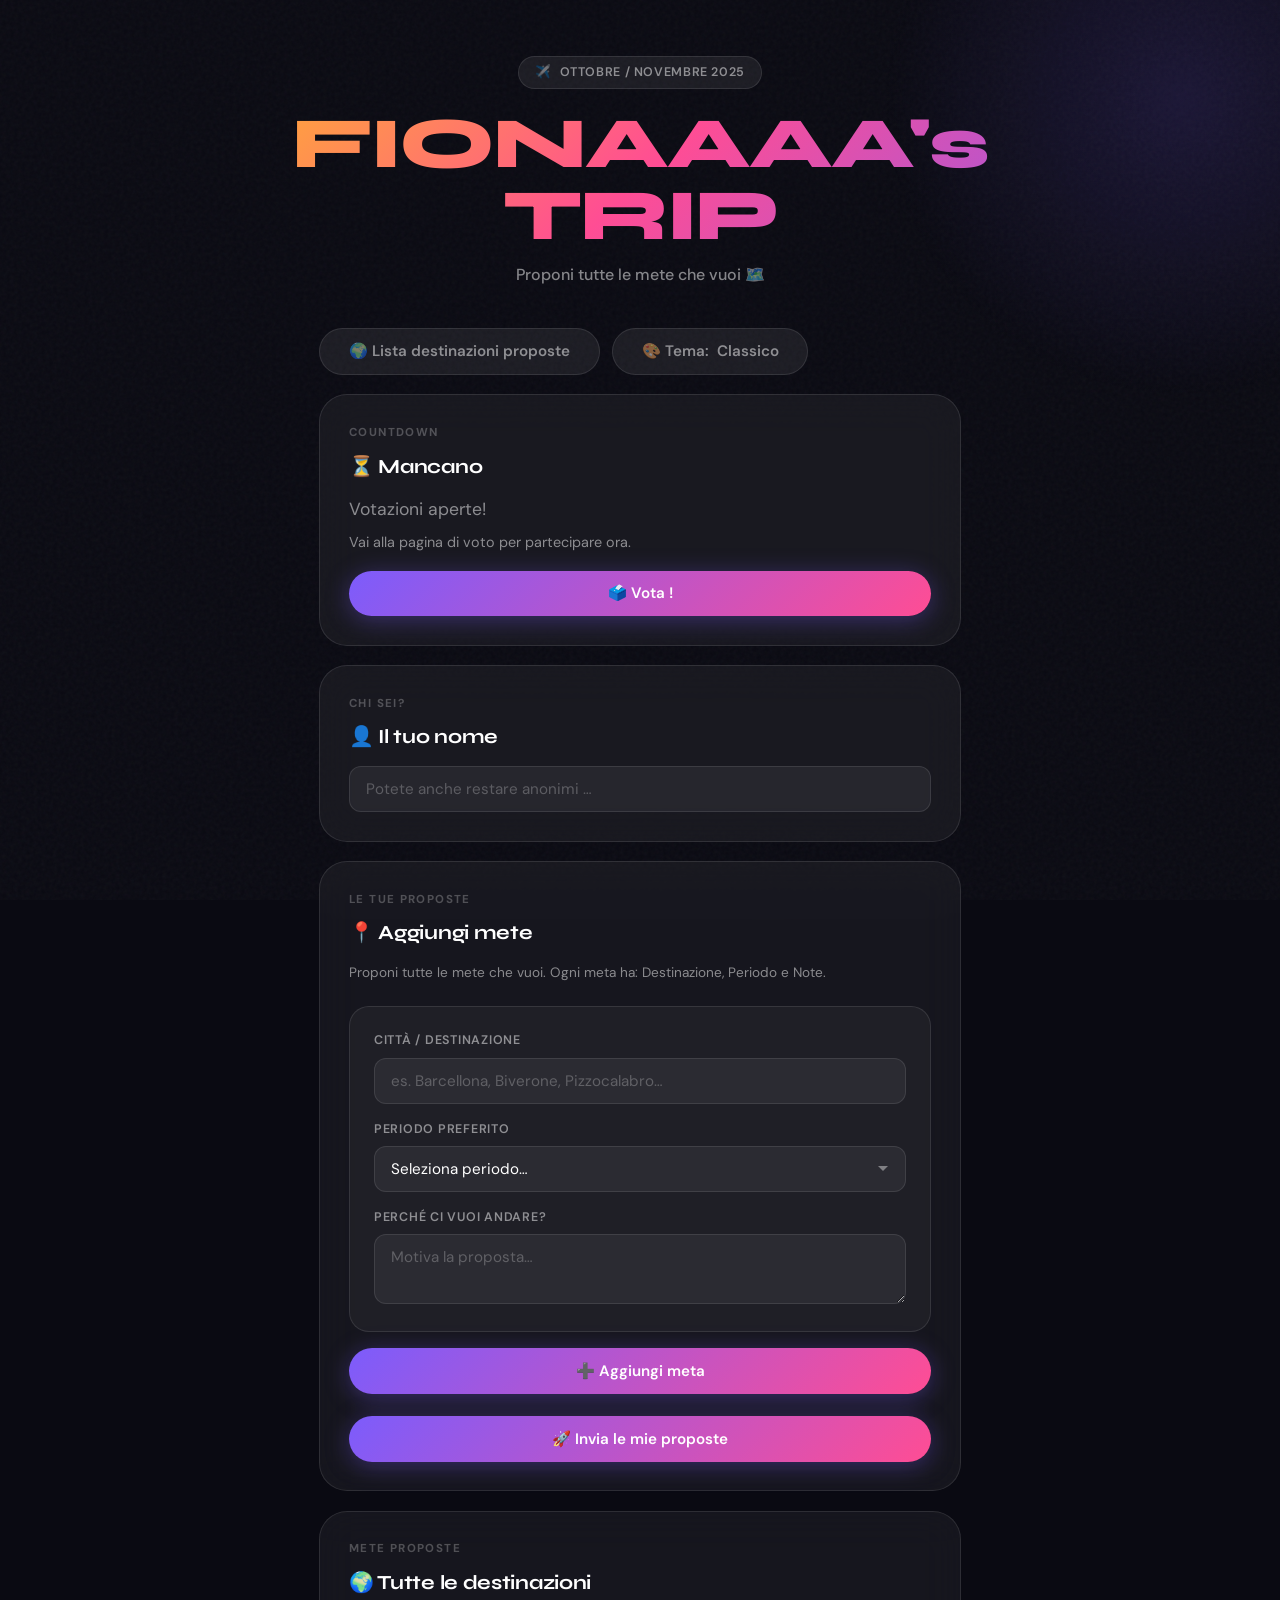
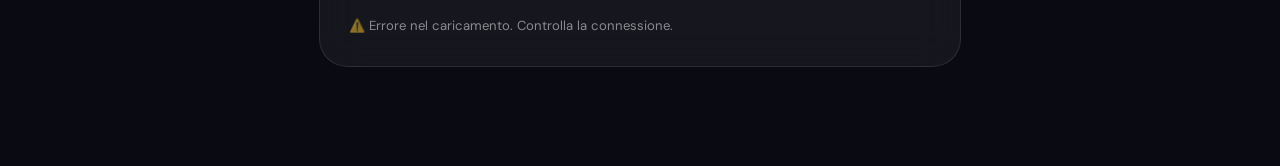
==== index.html @ 5fbd966c "Update index.html" ====
<!DOCTYPE html>
<html lang="it">
<head>
  <meta charset="UTF-8">
  <meta name="viewport" content="width=device-width, initial-scale=1.0">
  <title>FIONAAAA's TRIP — Proponi</title>
  <link rel="stylesheet" href="style.css">
</head>
<body>

<header class="header">
  <div class="header-badge">
    <span>✈️</span> Ottobre / Novembre 2025
  </div>
  <h1 data-text="FIONAAAA's TRIP">FIONAAAA's<br>TRIP</h1>
  <p class="subtitle">Proponi tutte le mete che vuoi 🗺️</p>
</header>

<div class="container">

  <div class="top-actions" style="display:flex; flex-wrap:wrap; gap:0.75rem; margin-bottom:1.2rem;">
    <button class="btn btn-ghost" id="showAllBtn" onclick="showAllDestinations()">🌍 Lista destinazioni proposte</button>
    <button class="btn btn-ghost hidden" id="showFormBtn" onclick="showForm()">← Torna al modulo</button>
    <button class="btn btn-ghost" id="themeToggle" onclick="toggleTheme()">🎨 Tema: <span id="themeLabel">Classico</span></button>
  </div>

  <div id="countdownCard" class="card fade-in" style="margin-bottom:1.2rem; display:none;">
    <div class="section-label">Countdown</div>
    <div class="section-title">⏳ Mancano</div>
    <p id="countdownText" class="muted" style="font-size:1.1rem; margin-bottom:0.5rem;"></p>
    <p id="countdownMessage" class="muted" style="font-size:0.9rem; margin-bottom:0;">Le votazioni partiranno automaticamente quando il timer arriva a zero.</p>
    <button id="voteNowBtn" class="btn btn-primary btn-full hidden" style="margin-top:1rem;">🗳️ Vota !</button>
  </div>

  <!-- ─ SCHERMATA GIÀ INVIATO ─ -->
  <div id="alreadySubmitted" class="card card-success hidden fade-in">
    <div style="font-size:3rem; margin-bottom:0.8rem">🎉</div>
    <div class="section-title">Proposte inviate!</div>
    <p class="muted" style="font-size:0.9rem; margin-bottom:1.4rem">
      Le tue mete sono state salvate con successo! 🎯
    </p>
  </div>

  <!-- ─ FORM PROPOSTA ─ -->
  <div id="formSection">

    <div class="card fade-in">
      <div class="section-label">Chi sei?</div>
      <div class="section-title">👤 Il tuo nome</div>
      <div class="form-group mb-0">
        <input type="text" id="authorName" placeholder="Potete anche restare anonimi …" maxlength="30" autocomplete="off">
      </div>
    </div>

    <div class="card fade-in" style="animation-delay:0.06s">
      <div class="section-label">Le tue proposte</div>
      <div class="section-title">📍 Aggiungi mete</div>
      <p class="muted" style="font-size:0.85rem; margin-bottom:1.4rem">
        Proponi tutte le mete che vuoi. Ogni meta ha: Destinazione, Periodo e Note.
      </p>

      <!-- Form per aggiungere una singola meta -->
      <div class="dest-block">
        <div class="form-group">
          <label>Città / Destinazione</label>
          <input type="text" id="newCity" placeholder="es. Barcellona, Biverone, Pizzocalabro…" autocomplete="off">
        </div>
        <div class="form-group">
          <label>Periodo preferito</label>
          <select id="newPeriod">
            <option value="">Seleziona periodo…</option>
            <option value="Inizio ottobre (1–10 ott)">Inizio ottobre (1–10 ott)</option>
            <option value="Metà ottobre (11–20 ott)">Metà ottobre (11–20 ott)</option>
            <option value="Fine ottobre (21–31 ott)">Fine ottobre (21–31 ott)</option>
            <option value="Inizio novembre (1–10 nov)">Inizio novembre (1–10 nov)</option>
            <option value="Metà novembre (11–20 nov)">Metà novembre (11–20 nov)</option>
            <option value="Fine novembre (21–30 nov)">Fine novembre (21–30 nov)</option>
            <option value="Flessibile ottobre/novembre">Flessibile ottobre/novembre</option>
          </select>
        </div>
        <div class="form-group mb-0">
          <label>Perché ci vuoi andare?</label>
          <textarea id="newNotes" rows="2" placeholder="Motiva la proposta…"></textarea>
        </div>
      </div>

      <button class="btn btn-primary btn-full" id="addBtn" onclick="addDestination()">
        ➕ Aggiungi meta
      </button>

      <!-- Lista mete aggiunte dall'utente -->
      <div id="userDestinationsContainer" style="margin-top:1.8rem; display:none;">
        <div style="font-size:0.8rem; color:var(--muted); margin-bottom:0.8rem; text-transform:uppercase; letter-spacing:0.05em;">Le tue mete aggiunte</div>
        <div id="userDestinationsList"></div>
      </div>

      <button class="btn btn-primary btn-full" id="submitBtn" onclick="submitProposal()" style="margin-top:1.4rem">
        🚀 Invia le mie proposte
      </button>
    </div>

  </div><!-- /formSection -->

  <!-- Lista comune di tutte le mete proposte -->
  <div class="card fade-in" id="allDestinationsCard" style="animation-delay:0.12s;">
    <div class="section-label">Mete proposte</div>
    <div class="section-title">🌍 Tutte le destinazioni</div>
    <div id="allDestinationsList">
      <span class="spinner"></span>
    </div>
  </div>

</div><!-- /container -->

<div class="toast" id="toast"></div>
<div id="psyModal" class="psy-modal hidden">
  <div class="psy-modal-card card">
    <div class="section-title" style="margin-bottom:0.8rem;">VUTU UN FIA DE PASTA ?!</div>
    <p class="muted" style="margin-bottom:1.4rem;">Qua siamo pazzi in culo ,non è possibile aggiungere nuove mete.</p>
    <div style="display:flex; flex-wrap:wrap; justify-content:center; gap:0.8rem;">
      <button class="btn btn-primary" onclick="closePsyModal('yes')">SI</button>
      <button class="btn btn-orange" onclick="closePsyModal('yesBut')">SI ma in arancione</button>
    </div>
  </div>
</div>

<script src="config.js"></script>
<script>
/* ── STATO GLOBALE ── */
let userDestinations = [];

function generateUniqueId() {
  if (typeof crypto !== 'undefined' && crypto.randomUUID) {
    return crypto.randomUUID();
  }
  return 'dest-' + Math.random().toString(36).slice(2, 10) + '-' + Date.now().toString(36);
}

function formatCountdown(ms) {
  if (ms < 0) return null;
  const totalSeconds = Math.floor(ms / 1000);
  const days = Math.floor(totalSeconds / 86400);
  const hours = Math.floor((totalSeconds % 86400) / 3600);
  const minutes = Math.floor((totalSeconds % 3600) / 60);
  const seconds = totalSeconds % 60;
  return `${days}g ${hours}h ${minutes}m ${seconds}s`;
}

function updateVotingCountdown() {
  const countdownCard = document.getElementById('countdownCard');
  if (!countdownCard) return;
  
  // Aspetta che CONFIG sia disponibile
  if (typeof CONFIG === 'undefined' || !CONFIG.VOTING_START_DATE) {
    console.warn('CONFIG non disponibile ancora');
    return;
  }

  const countdownText = document.getElementById('countdownText');
  const countdownMessage = document.getElementById('countdownMessage');
  
  if (!countdownText || !countdownMessage) return;

  const startDate = new Date(CONFIG.VOTING_START_DATE);
  const now = new Date();
  const remaining = startDate - now;

  // Mostra sempre il countdown card
  countdownCard.style.display = 'block';
  
  if (remaining > 0) {
    countdownText.textContent = formatCountdown(remaining);
    countdownMessage.textContent = `Le votazioni apriranno ${startDate.toLocaleString('it-IT', { weekday:'long', day:'numeric', month:'long', hour:'2-digit', minute:'2-digit' })}.`;
  } else {
    countdownText.textContent = 'Votazioni aperte!';
    countdownMessage.textContent = 'Vai alla pagina di voto per partecipare ora.';
    const voteBtn = document.getElementById('voteNowBtn');
    if (voteBtn) {
      voteBtn.classList.remove('hidden');
      voteBtn.onclick = () => window.location.href = 'vote.html';
    }
  }
  if (remaining > 0) {
    const voteBtn = document.getElementById('voteNowBtn');
    if (voteBtn) voteBtn.classList.add('hidden');
  }
}

// Attendi che config.js sia caricato, poi inizia il countdown
setTimeout(() => {
  updateVotingCountdown();
  setInterval(updateVotingCountdown, 1000);
}, 500);

/* ── THEME (classico / psichedelico) ── */
function applyTheme(t) {
  const isPsy = (t === 'psychedelic');
  document.body.classList.toggle('psychedelic', isPsy);
  const label = document.getElementById('themeLabel');
  if (label) label.textContent = isPsy ? 'Pazzo in Culo' : 'Classico';
  if (isPsy) startPsyPhraseCycle(); else stopPsyPhraseCycle();
  try { localStorage.setItem('theme', t); } catch (e) { /* ignore */ }
}

function toggleTheme() {
  const cur = localStorage.getItem('theme') || 'classic';
  const next = (cur === 'psychedelic') ? 'classic' : 'psychedelic';
  applyTheme(next);
}

function initTheme() {
  const t = localStorage.getItem('theme') || 'classic';
  applyTheme(t);
}

const PSY_PHRASES = [
  'SPETTACOLISSSIMO',
  'EEEE ZO DE VODKA LEMOOOON',
  'TE VERZARIE COME UN ANANAS',
  'COME CAZ GHE GAVEO FAT',
  'QUESTO È UNO SFOGO : ',
  'RUMENI ? BRAVISSIME PERSONE , UN CUORE'
];
let psyPhraseIndex = 0;
let psyPhraseTimer = null;

const PSY_COLORS = ['#FF4D94', '#7C5CFC', '#00E5FF', '#FFD60A', '#39D98A', '#FF8B00'];

function updatePsyPhraseElement() {
  const subtitle = document.querySelector('.subtitle');
  if (!subtitle) return;
  if (!document.body.classList.contains('psychedelic')) {
    subtitle.removeAttribute('data-psy');
    subtitle.style.removeProperty('--psy-color');
    return;
  }
  subtitle.dataset.psy = PSY_PHRASES[psyPhraseIndex];
  subtitle.style.setProperty('--psy-color', PSY_COLORS[psyPhraseIndex % PSY_COLORS.length]);
}

function startPsyPhraseCycle() {
  if (psyPhraseTimer) clearInterval(psyPhraseTimer);
  psyPhraseIndex = 0;
  updatePsyPhraseElement();
  psyPhraseTimer = setInterval(() => {
    psyPhraseIndex = (psyPhraseIndex + 1) % PSY_PHRASES.length;
    updatePsyPhraseElement();
  }, 3200);
}

function stopPsyPhraseCycle() {
  if (psyPhraseTimer) clearInterval(psyPhraseTimer);
  psyPhraseTimer = null;
  const subtitle = document.querySelector('.subtitle');
  if (subtitle) subtitle.removeAttribute('data-psy');
}

/* ── API helpers ── */
async function apiFetch() {
  const r = await fetch(`https://api.jsonbin.io/v3/b/${CONFIG.BIN_ID}/latest`, {
    headers: { 'X-Master-Key': CONFIG.JSONBIN_MASTER_KEY }
  });
  if (!r.ok) throw new Error('Errore caricamento dati');
  return (await r.json()).record;
}

async function apiSave(data) {
  const r = await fetch(`https://api.jsonbin.io/v3/b/${CONFIG.BIN_ID}`, {
    method: 'PUT',
    headers: { 'Content-Type': 'application/json', 'X-Master-Key': CONFIG.JSONBIN_MASTER_KEY },
    body: JSON.stringify(data)
  });
  if (!r.ok) throw new Error('Errore salvataggio');
}

/* ── Toast ── */
function toast(msg, type = 'ok') {
  const el = document.getElementById('toast');
  el.textContent = msg;
  el.className = `toast ${type} show`;
  clearTimeout(el._t);
  el._t = setTimeout(() => el.classList.remove('show'), 3500);
}

/* ── Controlla se già inviato (localStorage) ── */
function checkAlreadySubmitted() {
  if (localStorage.getItem('fionaProposed')) {
    document.getElementById('alreadySubmitted').classList.remove('hidden');
    document.getElementById('formSection').classList.add('hidden');
    document.getElementById('allDestinationsCard').classList.remove('hidden');
    document.getElementById('showAllBtn').classList.add('hidden');
    document.getElementById('showFormBtn').classList.remove('hidden');
    return true;
  }
  return false;
}

/* ── Mostra la lista globale completa ── */
function showAllDestinations() {
  document.getElementById('formSection').classList.add('hidden');
  document.getElementById('alreadySubmitted').classList.add('hidden');
  document.getElementById('allDestinationsCard').classList.remove('hidden');
  document.getElementById('showAllBtn').classList.add('hidden');
  document.getElementById('showFormBtn').classList.remove('hidden');
  loadAllDestinations();
}

/* ── Torna al form di proposta ── */
function showForm() {
  // Pulisci localStorage per permettere di reinserire
  localStorage.removeItem('fionaProposed');
  
  // Resetta lista temporanea mete
  userDestinations = [];
  
  // Resetta campi del form
  document.getElementById('authorName').value = '';
  document.getElementById('newCity').value = '';
  document.getElementById('newPeriod').value = '';
  document.getElementById('newNotes').value = '';
  
  // Resetta bottone submit
  const submitBtn = document.getElementById('submitBtn');
  submitBtn.disabled = false;
  submitBtn.innerHTML = '🚀 Invia le mie proposte';
  
  // Nascondi lista mete aggiunte
  document.getElementById('userDestinationsContainer').style.display = 'none';
  
  // Mostra form e nascondi successocard
  document.getElementById('formSection').classList.remove('hidden');
  document.getElementById('alreadySubmitted').classList.add('hidden');
  document.getElementById('allDestinationsCard').classList.remove('hidden');
  document.getElementById('showAllBtn').classList.remove('hidden');
  document.getElementById('showFormBtn').classList.add('hidden');
}

/* ── Aggiungi una destinazione alla lista temporanea ── */
function addDestination() {
  if (document.body.classList.contains('psychedelic')) {
    showPsyModal();
    return;
  }

  const city = document.getElementById('newCity').value.trim();
  const period = document.getElementById('newPeriod').value;
  const notes = document.getElementById('newNotes').value.trim();

  if (!city || !period) {
    return toast('⚠️ Completa Destinazione e Periodo!', 'err');
  }

  userDestinations.push({
    id: generateUniqueId(),
    city,
    period,
    notes,
    comments: []
  });
  
  // Pulisci form
  document.getElementById('newCity').value = '';
  document.getElementById('newPeriod').value = '';
  document.getElementById('newNotes').value = '';
  
  renderUserDestinations();
  toast('✅ Meta aggiunta!', 'ok');
}

function showPsyModal() {
  const modal = document.getElementById('psyModal');
  if (!modal) return;
  modal.classList.remove('hidden');
}

function closePsyModal(choice) {
  const modal = document.getElementById('psyModal');
  if (modal) modal.classList.add('hidden');
  if (choice === 'yes') {
    toast('✅ SI! Torna al tema classico per inserire.', 'ok');
  } else {
    toast('🟠 SI ma in arancione... rimani in meme mode.', 'info');
  }
}

/* ── Intercetta input nel tema pazzo ── */
function setupPsychedelicInputGuards() {
  const inputs = document.querySelectorAll('#authorName, #newCity, #newPeriod, #newNotes');
  inputs.forEach(input => {
    input.addEventListener('focus', () => {
      if (document.body.classList.contains('psychedelic')) {
        showPsyModal();
      }
    });
  });
}

/* ── Rimuovi una destinazione dalla lista ── */
function removeDestination(index) {
  userDestinations.splice(index, 1);
  renderUserDestinations();
  toast('🗑️ Meta rimossa', 'ok');
}

/* ── Render lista mete utente ── */
function renderUserDestinations() {
  const container = document.getElementById('userDestinationsContainer');
  const list = document.getElementById('userDestinationsList');
  
  if (userDestinations.length === 0) {
    container.style.display = 'none';
    return;
  }
  
  container.style.display = 'block';
  list.innerHTML = userDestinations.map((dest, idx) => `
    <div style="background:rgba(255,255,255,0.03); border:1px solid rgba(255,255,255,0.08); border-radius:12px; padding:1rem; margin-bottom:0.8rem;">
      <div style="display:flex; justify-content:space-between; align-items:start; gap:1rem;">
        <div style="flex:1;">
          <div style="font-weight:600; margin-bottom:0.3rem;">${dest.city}</div>
          <div style="font-size:0.85rem; color:var(--muted); margin-bottom:0.4rem;">📅 ${dest.period}</div>
          ${dest.notes ? `<div style="font-size:0.85rem; color:var(--dimmed); font-style:italic;">"${dest.notes}"</div>` : ''}
        </div>
        <button onclick="removeDestination(${idx})" style="background:rgba(255,77,77,0.2); border:1px solid rgba(255,77,77,0.4); color:#FF4D4D; border-radius:8px; padding:0.4rem 0.8rem; cursor:pointer; font-size:0.75rem; white-space:nowrap;">✕ Rimuovi</button>
      </div>
    </div>
  `).join('');
}

/* ── Carica e mostra tutte le mete di tutti ── */
async function loadAllDestinations() {
  try {
    const data = await apiFetch();
    const list = document.getElementById('allDestinationsList');
    
    if (!data.proposals?.length) {
      list.innerHTML = '<span class="muted" style="font-size:0.85rem">Nessuna meta proposta ancora… sii il primo! 🙌</span>';
      return;
    }
    
    // Raccogli tutte le mete di tutti
    let allDests = [];
    data.proposals.forEach((proposal, proposalIndex) => {
      proposal.destinations.forEach((dest, destIndex) => {
        if (!dest.id) dest.id = generateUniqueId();
        dest.comments = Array.isArray(dest.comments) ? dest.comments : [];

        allDests.push({
          ...dest,
          author: proposal.author,
          proposalIndex,
          destIndex
        });
      });
    });
    
    if (allDests.length === 0) {
      list.innerHTML = '<span class="muted" style="font-size:0.85rem">Nessuna meta proposta ancora… sii il primo! 🙌</span>';
      return;
    }
    
    list.innerHTML = allDests.map(dest => `
      <div style="background:rgba(255,255,255,0.03); border:1px solid rgba(255,255,255,0.08); border-radius:12px; padding:1.2rem; margin-bottom:0.8rem;">
        <div style="display:flex; justify-content:space-between; align-items:start; gap:1rem; margin-bottom:0.8rem;">
          <div>
            <div style="font-weight:600; font-size:1.1rem; margin-bottom:0.2rem;">${dest.city}</div>
            <div style="font-size:0.8rem; color:var(--muted);">proposta da <strong>${dest.author}</strong></div>
          </div>
        </div>
        <div style="font-size:0.85rem; color:var(--muted); margin-bottom:0.4rem;">📅 ${dest.period}</div>
        ${dest.notes ? `<div style="font-size:0.85rem; color:var(--dimmed); font-style:italic; padding:0.6rem; background:rgba(255,255,255,0.05); border-radius:8px; border-left:3px solid var(--cyan);">${dest.notes}</div>` : ''}
        ${dest.comments && dest.comments.length ? `<div style="margin-top:0.8rem; padding:0.75rem; background:rgba(255,255,255,0.06); border-radius:12px; border:1px solid rgba(255,255,255,0.08);">
            ${dest.comments.map(c => `<div style="font-size:0.83rem; color:var(--dimmed); margin-bottom:0.5rem;">💬 <strong>${c.author || 'Anonimo'}:</strong> ${c.text}</div>`).join('')}
          </div>` : ''}
        <div style="display:flex; flex-wrap:wrap; gap:0.5rem; align-items:flex-end; margin-top:0.85rem;">
          <input id="commentInput_${dest.id}" type="text" placeholder="Aggiungi una nota a questa destinazione…" style="flex:1; min-width:180px; background:rgba(255,255,255,0.08); border:1px solid rgba(255,255,255,0.12); border-radius:12px; padding:0.85rem 1rem; color:var(--text);" />
          <button class="btn btn-ghost" onclick='submitDestinationComment(${dest.proposalIndex}, ${dest.destIndex}, ${JSON.stringify(dest.id)})'>✍️ Commenta</button>
        </div>
      </div>
    `).join('');
  } catch (e) {
    console.error(e);
    document.getElementById('allDestinationsList').innerHTML =
      '<span class="muted" style="font-size:0.82rem">⚠️ Errore nel caricamento. Controlla la connessione.</span>';
  }
}

async function submitDestinationComment(proposalIndex, destIndex, destId) {
  const input = document.getElementById(`commentInput_${destId}`);
  if (!input) return;
  const text = input.value.trim();
  if (!text) return toast('⚠️ Scrivi prima la nota!', 'err');

  const author = document.getElementById('authorName')?.value.trim() || 'Anonimo';

  try {
    const data = await apiFetch();
    const proposal = data.proposals?.[proposalIndex];
    if (!proposal) throw new Error('Proposta non trovata');
    const destination = proposal.destinations?.[destIndex];
    if (!destination) throw new Error('Destinazione non trovata');

    destination.id = destination.id || generateUniqueId();
    destination.comments = Array.isArray(destination.comments) ? destination.comments : [];
    destination.comments.push({
      author,
      text,
      timestamp: new Date().toISOString()
    });

    await apiSave(data);
    input.value = '';
    toast('✅ Nota aggiunta!', 'ok');
    loadAllDestinations();
  } catch (error) {
    console.error(error);
    toast('❌ Errore durante il salvataggio della nota.', 'err');
  }
}

/* ── Submit proposte ── */
async function submitProposal() {
  const name = document.getElementById('authorName').value.trim() || 'Anonimo';
  if (userDestinations.length === 0) return toast('⚠️ Aggiungi almeno una meta!', 'err');

  const btn = document.getElementById('submitBtn');
  btn.disabled = true;
  btn.innerHTML = '<span class="spinner"></span> Salvataggio…';

  try {
    const data = await apiFetch();
    if (!data.proposals) data.proposals = [];
    if (!data.votes) data.votes = [];

    // Salva le proposte
    data.proposals.push({
      author: name,
      timestamp: new Date().toISOString(),
      destinations: userDestinations
    });

    await apiSave(data);
    localStorage.setItem('fionaProposed', '1');
    toast('✅ Proposte inviate! Grazie!', 'ok');

    setTimeout(() => {
      document.getElementById('formSection').classList.add('hidden');
      document.getElementById('alreadySubmitted').classList.remove('hidden');
      document.getElementById('showAllBtn').classList.add('hidden');
      document.getElementById('showFormBtn').classList.remove('hidden');
      loadAllDestinations();
    }, 1200);

  } catch (e) {
    console.error(e);
    toast('❌ Errore nel salvataggio. Riprova tra qualche secondo.', 'err');
    btn.disabled = false;
    btn.innerHTML = '🚀 Invia le mie proposte';
  }
}

/* ── Carica mete ogni 3 secondi ── */
setInterval(() => {
  if (!checkAlreadySubmitted()) {
    loadAllDestinations();
  }
}, 3000);

/* ── Init ── */
// Inizializza tema e dati
initTheme();
if (!checkAlreadySubmitted()) {
  loadAllDestinations();
}
// Intercetta input per il tema pazzo
setupPsychedelicInputGuards();
</script>
</body>
</html>
---- style.css ----
/* ═══════════════════════════════════════
   FIONAAAAA's TRIP — STILI CONDIVISI
═══════════════════════════════════════ */

@import url('https://fonts.googleapis.com/css2?family=Syne:wght@400;600;700;800&family=DM+Sans:ital,wght@0,400;0,500;0,600;1,400&display=swap');

/* ─── VARIABILI ─────────────────────── */
:root {
  --bg:           #0a0a12;
  --bg-card:      rgba(255,255,255,0.05);
  --bg-card-hov:  rgba(255,255,255,0.09);
  --border:       rgba(255,255,255,0.10);
  --border-hov:   rgba(255,255,255,0.22);

  --yellow:  #FFD60A;
  --pink:    #FF4D94;
  --purple:  #7C5CFC;
  --cyan:    #00E5FF;
  --green:   #39D98A;
  --red:     #FF4D4D;

  --text:    #FFFFFF;
  --muted:   rgba(255,255,255,0.50);
  --dimmed:  rgba(255,255,255,0.25);

  --radius-sm: 12px;
  --radius:    20px;
  --radius-lg: 28px;

  --font-head: 'Syne', sans-serif;
  --font-body: 'DM Sans', sans-serif;

  --shadow: 0 8px 40px rgba(0,0,0,0.5);
}

/* ─── RESET & BASE ──────────────────── */
*, *::before, *::after { box-sizing: border-box; margin: 0; padding: 0; }

html { scroll-behavior: smooth; }

body {
  font-family: var(--font-body);
  background: var(--bg);
  color: var(--text);
  min-height: 100vh;
  line-height: 1.6;
  overflow-x: hidden;
}

/* Rumore di fondo per texture */
body::before {
  content: '';
  position: fixed; inset: 0;
  background-image: url("data:image/svg+xml,%3Csvg viewBox='0 0 256 256' xmlns='http://www.w3.org/2000/svg'%3E%3Cfilter id='noise'%3E%3CfeTurbulence type='fractalNoise' baseFrequency='0.9' numOctaves='4' stitchTiles='stitch'/%3E%3C/filter%3E%3Crect width='100%25' height='100%25' filter='url(%23noise)' opacity='0.04'/%3E%3C/svg%3E");
  pointer-events: none; z-index: 0;
}

/* Blob decorativi */
body::after {
  content: '';
  position: fixed;
  top: -200px; right: -200px;
  width: 600px; height: 600px;
  background: radial-gradient(circle, rgba(124,92,252,0.15) 0%, transparent 70%);
  pointer-events: none; z-index: 0;
}

/* ─── LAYOUT ────────────────────────── */
.container {
  max-width: 680px;
  margin: 0 auto;
  padding: 0 1.2rem 5rem;
  position: relative; z-index: 1;
}

/* ─── HEADER ────────────────────────── */
.header {
  text-align: center;
  padding: 3.5rem 1rem 2.5rem;
  position: relative; z-index: 1;
}

.header-badge {
  display: inline-flex;
  align-items: center;
  gap: 0.5rem;
  background: rgba(255,255,255,0.07);
  border: 1px solid var(--border);
  border-radius: 100px;
  padding: 0.35rem 1rem;
  font-size: 0.78rem;
  font-weight: 600;
  letter-spacing: 0.05em;
  color: var(--muted);
  margin-bottom: 1.2rem;
  text-transform: uppercase;
}

.header h1 {
  font-family: var(--font-head);
  font-size: clamp(2.4rem, 10vw, 4.5rem);
  font-weight: 800;
  letter-spacing: -2px;
  line-height: 1;
  background: linear-gradient(135deg, var(--yellow) 0%, var(--pink) 50%, var(--purple) 100%);
  -webkit-background-clip: text;
  -webkit-text-fill-color: transparent;
  background-clip: text;
  margin-bottom: 0.6rem;
}

.header .subtitle {
  color: var(--muted);
  font-size: 1rem;
  font-weight: 500;
}

/* ─── CARDS ─────────────────────────── */
.card {
  background: var(--bg-card);
  border: 1px solid var(--border);
  border-radius: var(--radius-lg);
  padding: 1.8rem;
  margin-bottom: 1.2rem;
  backdrop-filter: blur(20px);
  -webkit-backdrop-filter: blur(20px);
  transition: border-color 0.2s;
}

.card:hover {
  border-color: var(--border-hov);
}

.section-label {
  font-size: 0.72rem;
  font-weight: 700;
  letter-spacing: 0.12em;
  text-transform: uppercase;
  color: var(--dimmed);
  margin-bottom: 0.5rem;
}

.section-title {
  font-family: var(--font-head);
  font-size: 1.25rem;
  font-weight: 700;
  margin-bottom: 0.8rem;
  letter-spacing: -0.3px;
}

/* ─── FORM ELEMENTS ─────────────────── */
.form-group { margin-bottom: 1rem; }
.form-group:last-child { margin-bottom: 0; }

label {
  display: block;
  font-size: 0.78rem;
  font-weight: 600;
  text-transform: uppercase;
  letter-spacing: 0.06em;
  color: var(--muted);
  margin-bottom: 0.4rem;
}

input[type="text"],
textarea,
select {
  width: 100%;
  background: rgba(255,255,255,0.06);
  border: 1px solid var(--border);
  border-radius: var(--radius-sm);
  padding: 0.75rem 1rem;
  color: var(--text);
  font-family: var(--font-body);
  font-size: 0.95rem;
  outline: none;
  transition: border-color 0.2s, background 0.2s, box-shadow 0.2s;
  -webkit-appearance: none;
  appearance: none;
}

input:focus, textarea:focus, select:focus {
  border-color: var(--purple);
  background: rgba(124,92,252,0.10);
  box-shadow: 0 0 0 3px rgba(124,92,252,0.15);
}

input::placeholder, textarea::placeholder { color: var(--dimmed); }

textarea { resize: vertical; min-height: 70px; }

select {
  background-image: url("data:image/svg+xml,%3Csvg xmlns='http://www.w3.org/2000/svg' width='12' height='12' viewBox='0 0 12 12'%3E%3Cpath fill='rgba(255,255,255,0.4)' d='M6 8L1 3h10z'/%3E%3C/svg%3E");
  background-repeat: no-repeat;
  background-position: right 1rem center;
  padding-right: 2.5rem;
  cursor: pointer;
}

select option { background: #1a1a2e; color: var(--text); }

/* ─── DESTINATION BLOCKS ────────────── */
.dest-block {
  position: relative;
  background: rgba(255,255,255,0.04);
  border: 1px solid var(--border);
  border-radius: var(--radius);
  padding: 1.5rem 1.5rem 1.2rem;
  margin-bottom: 1rem;
  transition: border-color 0.2s;
}

.dest-block:hover { border-color: var(--border-hov); }

.rank-pill {
  display: inline-flex;
  align-items: center;
  gap: 0.4rem;
  font-size: 0.72rem;
  font-weight: 700;
  letter-spacing: 0.05em;
  text-transform: uppercase;
  padding: 0.3rem 0.85rem;
  border-radius: 100px;
  margin-bottom: 1.2rem;
}

.rank-1 { background: rgba(255,214,10,0.15);  color: var(--yellow); border: 1px solid rgba(255,214,10,0.3); }
.rank-2 { background: rgba(255,77,148,0.12);  color: var(--pink);   border: 1px solid rgba(255,77,148,0.3); }
.rank-3 { background: rgba(124,92,252,0.12);  color: var(--purple); border: 1px solid rgba(124,92,252,0.3); }

/* ─── BUTTONS ───────────────────────── */
.btn {
  display: inline-flex;
  align-items: center;
  justify-content: center;
  gap: 0.5rem;
  padding: 0.8rem 1.8rem;
  border-radius: 100px;
  border: none;
  cursor: pointer;
  font-family: var(--font-body);
  font-weight: 600;
  font-size: 0.95rem;
  text-decoration: none;
  transition: transform 0.15s, box-shadow 0.2s, opacity 0.2s;
  white-space: nowrap;
}

.btn:active { transform: scale(0.96); }

.btn-primary {
  background: linear-gradient(135deg, var(--purple), var(--pink));
  color: white;
  box-shadow: 0 4px 24px rgba(124,92,252,0.35);
}

.btn-primary:hover {
  box-shadow: 0 6px 30px rgba(124,92,252,0.55);
  transform: translateY(-2px);
}

.btn-orange {
  background: linear-gradient(45deg, #ff9b00, #ff4d4d);
  color: #070707;
  box-shadow: 0 6px 20px rgba(255,133,51,0.25);
}

.btn-orange:hover {
  transform: translateY(-2px);
}

.btn-ghost {
  background: rgba(255,255,255,0.07);
  color: var(--muted);
  border: 1px solid var(--border);
}

.btn-ghost:hover {
  background: rgba(255,255,255,0.12);
  color: var(--text);
}

.btn-full { width: 100%; }

.btn:disabled {
  opacity: 0.55;
  cursor: not-allowed;
  transform: none !important;
}

/* ─── NAV ───────────────────────────── */
.top-nav {
  display: flex;
  justify-content: center;
  gap: 0.8rem;
  margin-bottom: 1.5rem;
}

/* ─── CHIPS ─────────────────────────── */
.chip-list { display: flex; flex-wrap: wrap; gap: 0.5rem; margin-top: 0.8rem; }

.chip {
  display: inline-flex;
  align-items: center;
  gap: 0.3rem;
  padding: 0.3rem 0.85rem;
  border-radius: 100px;
  font-size: 0.8rem;
  font-weight: 600;
}

.chip-done {
  background: rgba(57,217,138,0.12);
  color: var(--green);
  border: 1px solid rgba(57,217,138,0.3);
}

.chip-voted {
  background: rgba(0,229,255,0.10);
  color: var(--cyan);
  border: 1px solid rgba(0,229,255,0.25);
}

/* ─── VOTE CARDS ────────────────────── */
.vote-card {
  background: rgba(255,255,255,0.04);
  border: 2px solid var(--border);
  border-radius: var(--radius);
  padding: 1.1rem 1.2rem;
  margin-bottom: 0.7rem;
  cursor: pointer;
  transition: all 0.18s ease;
  display: flex;
  align-items: center;
  gap: 1rem;
  user-select: none;
}

.vote-card:hover {
  background: rgba(255,255,255,0.08);
  border-color: var(--border-hov);
  transform: translateX(4px);
}

.vote-card.sel-1 { border-color: var(--yellow); background: rgba(255,214,10,0.07); }
.vote-card.sel-2 { border-color: var(--pink);   background: rgba(255,77,148,0.07); }
.vote-card.sel-3 { border-color: var(--purple);  background: rgba(124,92,252,0.07); }

.vote-badge {
  flex-shrink: 0;
  width: 38px; height: 38px;
  border-radius: 50%;
  display: flex; align-items: center; justify-content: center;
  font-family: var(--font-head);
  font-weight: 800; font-size: 1rem;
  background: rgba(255,255,255,0.08);
  color: var(--dimmed);
  border: 2px solid rgba(255,255,255,0.10);
  transition: all 0.18s;
}

.sel-1 .vote-badge { background: var(--yellow); color: #000; border-color: var(--yellow); }
.sel-2 .vote-badge { background: var(--pink);   color: #fff; border-color: var(--pink); }
.sel-3 .vote-badge { background: var(--purple);  color: #fff; border-color: var(--purple); }

.vote-card-city  { font-weight: 700; font-size: 1rem; }
.vote-card-meta  { font-size: 0.78rem; color: var(--muted); margin-top: 0.15rem; }
.vote-card-notes {
  font-size: 0.78rem;
  color: var(--dimmed);
  font-style: italic;
  margin-top: 0.25rem;
  display: -webkit-box;
  -webkit-line-clamp: 2;
  -webkit-box-orient: vertical;
  overflow: hidden;
}

.pts-badge {
  margin-left: auto;
  flex-shrink: 0;
  font-family: var(--font-head);
  font-weight: 800;
  font-size: 0.85rem;
}

.sel-1 .pts-badge { color: var(--yellow); }
.sel-2 .pts-badge { color: var(--pink); }
.sel-3 .pts-badge { color: var(--purple); }

/* ─── SELECTION SLOTS ───────────────── */
.slots-row {
  display: grid;
  grid-template-columns: repeat(3, 1fr);
  gap: 0.6rem;
  margin-bottom: 1.4rem;
}

.slot {
  border-radius: var(--radius-sm);
  padding: 0.7rem 0.8rem;
  text-align: center;
  min-height: 58px;
  display: flex;
  flex-direction: column;
  align-items: center;
  justify-content: center;
  gap: 0.2rem;
  border: 2px dashed;
  transition: all 0.2s;
}

.slot-1 { border-color: rgba(255,214,10,0.35);  background: rgba(255,214,10,0.05); }
.slot-2 { border-color: rgba(255,77,148,0.35);  background: rgba(255,77,148,0.05); }
.slot-3 { border-color: rgba(124,92,252,0.35); background: rgba(124,92,252,0.05); }

.slot-label {
  font-size: 0.65rem;
  font-weight: 700;
  text-transform: uppercase;
  letter-spacing: 0.06em;
}

.slot-1 .slot-label { color: var(--yellow); }
.slot-2 .slot-label { color: var(--pink); }
.slot-3 .slot-label { color: var(--purple); }

.slot-value {
  font-size: 0.8rem;
  font-weight: 600;
  color: var(--muted);
  transition: color 0.2s;
}

.slot-value.filled { color: var(--text); }

/* ─── PROGRESS ──────────────────────── */
.progress-outer {
  background: rgba(255,255,255,0.08);
  border-radius: 100px;
  height: 6px;
  margin: 0.8rem 0;
  overflow: hidden;
}

.progress-inner {
  height: 100%;
  border-radius: 100px;
  background: linear-gradient(90deg, var(--purple), var(--pink));
  transition: width 0.6s ease;
}

/* ─── RESULTS ───────────────────────── */
.result-row {
  display: flex;
  align-items: center;
  gap: 1rem;
  padding: 1rem 1.1rem;
  border-radius: var(--radius-sm);
  margin-bottom: 0.6rem;
  background: rgba(255,255,255,0.04);
  border: 1px solid var(--border);
  transition: transform 0.2s;
}

.result-row:hover { transform: translateX(4px); }

.result-row.gold   { border-color: rgba(255,214,10,0.5);  background: rgba(255,214,10,0.06); }
.result-row.silver { border-color: rgba(200,200,220,0.4); background: rgba(200,200,220,0.04); }
.result-row.bronze { border-color: rgba(205,127,50,0.4);  background: rgba(205,127,50,0.04); }

.result-medal { font-size: 1.6rem; flex-shrink: 0; }
.result-city  { font-family: var(--font-head); font-weight: 700; font-size: 1.05rem; }
.result-period { font-size: 0.78rem; color: var(--muted); }
.result-score { margin-left: auto; flex-shrink: 0; font-family: var(--font-head); font-weight: 800; font-size: 1.2rem; }

.gold   .result-score { color: var(--yellow); }
.silver .result-score { color: #B0B0C0; }
.bronze .result-score { color: #CD7F32; }

/* ─── TOAST ─────────────────────────── */
.toast {
  position: fixed;
  bottom: 2rem; left: 50%;
  transform: translateX(-50%) translateY(120px);
  padding: 0.85rem 1.6rem;
  border-radius: 100px;
  font-weight: 600;
  font-size: 0.9rem;
  z-index: 999;
  white-space: nowrap;
  transition: transform 0.4s cubic-bezier(0.34, 1.56, 0.64, 1);
  pointer-events: none;
}

.toast.show { transform: translateX(-50%) translateY(0); }
.toast.ok  { background: var(--green); color: #000; }
.toast.err { background: var(--red);  color: #fff; }
.toast.info { background: var(--purple); color: #fff; }

/* ─── SPINNER ───────────────────────── */
.spinner {
  display: inline-block;
  width: 18px; height: 18px;
  border: 2.5px solid rgba(255,255,255,0.2);
  border-top-color: white;
  border-radius: 50%;
  animation: spin 0.7s linear infinite;
}

@keyframes spin { to { transform: rotate(360deg); } }

/* ─── FLOATERS ──────────────────────── */
.floater {
  display: inline-block;
  animation: float 3s ease-in-out infinite;
}

@keyframes float {
  0%, 100% { transform: translateY(0); }
  50%       { transform: translateY(-8px); }
}

/* ─── EMPTY STATE ───────────────────── */
.empty-state {
  text-align: center;
  padding: 2rem 1rem;
  color: var(--muted);
}

.empty-state .big-emoji { font-size: 3rem; margin-bottom: 0.8rem; }

/* ─── SPECIAL CARDS ─────────────────── */
.card-success {
  border-color: rgba(57,217,138,0.4) !important;
  background: rgba(57,217,138,0.05) !important;
  text-align: center;
}

.card-winner {
  border-color: rgba(255,214,10,0.5) !important;
  background: linear-gradient(135deg, rgba(255,214,10,0.08), rgba(255,77,148,0.06)) !important;
}

/* ─── FADE-IN ───────────────────────── */
.fade-in {
  animation: fadeUp 0.4s ease both;
}

@keyframes fadeUp {
  from { opacity: 0; transform: translateY(16px); }
  to   { opacity: 1; transform: translateY(0); }
}

/* ─── DIVIDER ───────────────────────── */
.divider {
  height: 1px;
  background: var(--border);
  margin: 1.2rem 0;
}

/* ─── UTILITIES ─────────────────────── */
.hidden  { display: none !important; }
.muted   { color: var(--muted); }
.center  { text-align: center; }
.mt-sm   { margin-top: 0.6rem; }
.mt-md   { margin-top: 1rem; }
.mb-0    { margin-bottom: 0; }
.fw-bold { font-weight: 700; }

/* ─── MOBILE ────────────────────────── */
@media (max-width: 480px) {
  .header { padding: 2.5rem 1rem 2rem; }
  .card   { padding: 1.4rem; }
  .dest-block { padding: 1.2rem; }
  .slots-row  { gap: 0.4rem; }
  .slot       { padding: 0.6rem 0.5rem; }
  .slot-value { font-size: 0.72rem; }
}

@media (max-width: 768px) {
  body.psychedelic {
    animation: none !important;
  }
  body.psychedelic::before,
  body.psychedelic::after {
    display: none !important;
  }
  body.psychedelic .card {
    animation: none !important;
    transform: none !important;
  }
  body.psychedelic .header h1::before,
  body.psychedelic .header h1::after {
    display: none !important;
  }
  body.psychedelic .header h1 {
    text-shadow: 0 0 14px rgba(255,255,255,0.9);
    animation: wobble 5s ease-in-out infinite;
  }
  body.psychedelic .section-title {
    animation: none !important;
  }
  body.psychedelic .subtitle::after {
    animation: none !important;
  }
  body.psychedelic .btn:hover {
    transform: none !important;
  }
}

@media (prefers-reduced-motion: reduce) {
  body.psychedelic,
  body.psychedelic .card,
  body.psychedelic .header h1,
  body.psychedelic .btn:hover {
    animation: none !important;
    transition: none !important;
    transform: none !important;
  }
  body.psychedelic .header h1::before,
  body.psychedelic .header h1::after {
    display: none !important;
  }
}

.psy-modal {
  position: fixed;
  inset: 0;
  background: rgba(0,0,0,0.65);
  display: flex;
  align-items: center;
  justify-content: center;
  padding: 1.5rem;
  z-index: 1000;
}

.psy-modal-card {
  max-width: 420px;
  width: 100%;
  padding: 1.8rem;
  border-radius: 28px;
  background: linear-gradient(135deg, rgba(255,255,255,0.96), rgba(255,255,255,0.92));
  box-shadow: 0 18px 44px rgba(0,0,0,0.28);
  text-align: center;
}

.psy-modal.hidden { display: none; }

/* ─── PSICHEDÉLIC THEME ───────────────── */
body.psychedelic {
  background: radial-gradient(circle at 10% 10%, #ffb3c1 0%, transparent 20%),
              radial-gradient(circle at 90% 80%, #a8ffeb 0%, transparent 25%),
              conic-gradient(from 120deg at 50% 50%, #ff4d94, #7c5cfc, #00e5ff, #ffd60a, #ff4d94);
  background-blend-mode: screen, screen, overlay;
  color: #070707;
  --muted: rgba(0,0,0,0.55);
  --dimmed: rgba(0,0,0,0.45);
}

body.psychedelic::after { display:none; }
body.psychedelic::before { opacity:0.06; }

body.psychedelic .card {
  background: rgba(255,255,255,0.94);
  color: #0a0a12;
  border: 2px dashed rgba(255,255,255,0.45);
  box-shadow: 0 10px 40px rgba(0,0,0,0.3), 0 0 40px rgba(124,92,252,0.12) inset;
  transform: perspective(600px) rotateX(2deg);
}
body.psychedelic .card, body.psychedelic .card * {
  color: inherit;
}

body.psychedelic .header-badge { background: linear-gradient(90deg,#ffb3c1,#ffd60a); color:#000; border:none; }
body.psychedelic .section-title {
  background: linear-gradient(90deg,#7C5CFC,#FF4D94);
  -webkit-background-clip:text;
  background-clip:text;
  -webkit-text-fill-color:transparent;
}

body.psychedelic .muted { color: rgba(0,0,0,0.55); }
body.psychedelic .dimmed { color: rgba(0,0,0,0.45); }

body.psychedelic .btn-ghost { background: linear-gradient(90deg, rgba(255,255,255,0.12), rgba(255,255,255,0.06)); color:#070707; border: 1px solid rgba(0,0,0,0.08); }
body.psychedelic .btn-primary { background: linear-gradient(45deg,#00e5ff,#7C5CFC,#FFD60A); color:#070707; box-shadow: 0 8px 30px rgba(0,0,0,0.25); }

body.psychedelic input[type="text"], body.psychedelic textarea, body.psychedelic select {
  background: rgba(255,255,255,0.9);
  color: #070707;
  border: 1px solid rgba(0,0,0,0.12);
}

body.psychedelic .dest-block { border-radius: 14px; background: linear-gradient(180deg, rgba(255,255,255,0.5), rgba(255,255,255,0.15)); }

body.psychedelic .chip-done { background: linear-gradient(90deg,#39D98A,#00E5FF); color:#06121a; border:none; }

@keyframes pulseColors {
  0% { filter: hue-rotate(0deg); }
  50% { filter: hue-rotate(60deg); }
  100% { filter: hue-rotate(0deg); }
}

/* Make long lists readable: compact cards and subtle separators */
body.psychedelic #allDestinationsList > div { padding: 0.9rem; margin-bottom:0.6rem; border-radius:12px; }

/* ─── PSICHEDELIC EXTREME OVERRIDES ───────────────── */
@keyframes hueShift {
  0% { filter: hue-rotate(0deg) saturate(120%); }
  25% { filter: hue-rotate(90deg) saturate(160%); }
  50% { filter: hue-rotate(180deg) saturate(140%); }
  75% { filter: hue-rotate(270deg) saturate(180%); }
  100% { filter: hue-rotate(360deg) saturate(120%); }
}

body.psychedelic .header h1 {
  position: relative;
  display: inline-block;
  transform: skewX(-6deg) rotate(-1deg);
  animation: titleSpark 4.2s ease-in-out infinite !important;
  color: #ffffff;
  text-shadow: 0 0 18px rgba(255,255,255,0.9), 0 0 30px rgba(0,0,0,0.35);
  letter-spacing: -1px;
}
body.psychedelic * {
  animation: none !important;
  transition: none !important;
}
body.psychedelic .header h1::before {
  animation: glitchTop 2.5s infinite linear !important;
}
body.psychedelic .header h1::after {
  animation: glitchBottom 3s infinite linear !important;
}

@keyframes titleSpark {
  0% { transform: skewX(-6deg) rotate(-1deg) scale(1); }
  15% { transform: skewX(-2deg) rotate(2deg) scale(1.02); }
  30% { transform: skewX(4deg) rotate(-2deg) scale(1.05) translateY(-2px); }
  45% { transform: skewX(-5deg) rotate(1deg) scale(1.03); }
  60% { transform: skewX(3deg) rotate(-1deg) scale(1.06) translateY(-3px); }
  75% { transform: skewX(-4deg) rotate(2deg) scale(1.02); }
  100% { transform: skewX(-6deg) rotate(-1deg) scale(1); }
}

@keyframes wobble {
  0% { transform: skewX(-6deg) rotate(-1deg) translateY(0); }
  25% { transform: skewX(8deg) rotate(2deg) translateY(-3px); }
  50% { transform: skewX(-8deg) rotate(-2deg) translateY(2px); }
  75% { transform: skewX(6deg) rotate(1deg) translateY(-1px); }
  100% { transform: skewX(-6deg) rotate(-1deg) translateY(0); }
}

/* Glitch effect for title */
body.psychedelic .header h1::before,
body.psychedelic .header h1::after {
  content: attr(data-text);
  position: absolute; left: 0; top: 0;
  width: 100%; overflow: hidden;
  clip: rect(0,900px,0,0);
  white-space: pre-line;
}
body.psychedelic .header h1::before { left: 2px; text-shadow: -2px 0 #ff4d94; animation: glitchTop 2.5s infinite linear; }
body.psychedelic .header h1::after  { left: -2px; text-shadow: -2px 0 #00e5ff; animation: glitchBottom 3s infinite linear; }

@keyframes glitchTop {
  0% { clip: rect(0,9999px,0,0); transform: translate(0,0); }
  10% { clip: rect(0,9999px,30px,0); transform: translate(-2px,-2px); }
  20% { clip: rect(0,9999px,5px,0); transform: translate(2px,2px); }
  30% { clip: rect(0,9999px,40px,0); transform: translate(-1px,1px); }
  100% { clip: rect(0,9999px,0,0); transform: translate(0,0); }
}
@keyframes glitchBottom {
  0% { clip: rect(0,900px,0,0); transform: translate(0,0); }
  15% { clip: rect(10px,9999px,50px,0); transform: translate(3px,-1px); }
  35% { clip: rect(30px,9999px,80px,0); transform: translate(-3px,2px); }
  100% { clip: rect(0,900px,0,0); transform: translate(0,0); }
}

body.psychedelic .card {
  transform: none;
  border-style: solid;
  border-width: 1px;
  transition: none;
}
body.psychedelic .card:hover {
  transform: none;
  box-shadow: none;
}

body.psychedelic .dest-block { border-left: none; transform: none; }

/* Rainbow borders for destination items */
body.psychedelic #allDestinationsList > div {
  border-left: none;
  background-clip: padding-box;
  position: relative;
}
body.psychedelic #allDestinationsList > div::before {
  content: none;
}

/* Make buttons more absurd */
body.psychedelic .btn { transform: none; }
body.psychedelic .btn:hover { transform: none; }

body.psychedelic .subtitle {
  color: #070707;
  text-shadow: none;
  position: static;
}
body.psychedelic .subtitle::after {
  content: attr(data-psy);
  display: block;
  margin-top: 0.75rem;
  font-size: 0.95rem;
  font-weight: 700;
  color: var(--psy-color, #1a1a1a);
  background: rgba(255,255,255,0.95);
  padding: 0.55rem 0.9rem;
  border-radius: 999px;
  border: 1px solid rgba(0,0,0,0.08);
  box-shadow: 0 8px 20px rgba(0,0,0,0.08);
  line-height: 1.3;
}

@keyframes titlePulse {
  0% { text-shadow: 0 0 18px rgba(255,255,255,0.9), 0 0 30px rgba(0,0,0,0.35); }
  50% { text-shadow: 0 0 28px rgba(255,255,255,1), 0 0 48px rgba(255,77,148,0.65); }
  100% { text-shadow: 0 0 18px rgba(255,255,255,0.9), 0 0 30px rgba(0,0,0,0.35); }
}

/* Reduce visual clutter but keep chaos readable: compact cards and subtle separators */
body.psychedelic #allDestinationsList { font-size: 0.95rem; }

/* Disable page motion */
body.psychedelic { animation: none; }
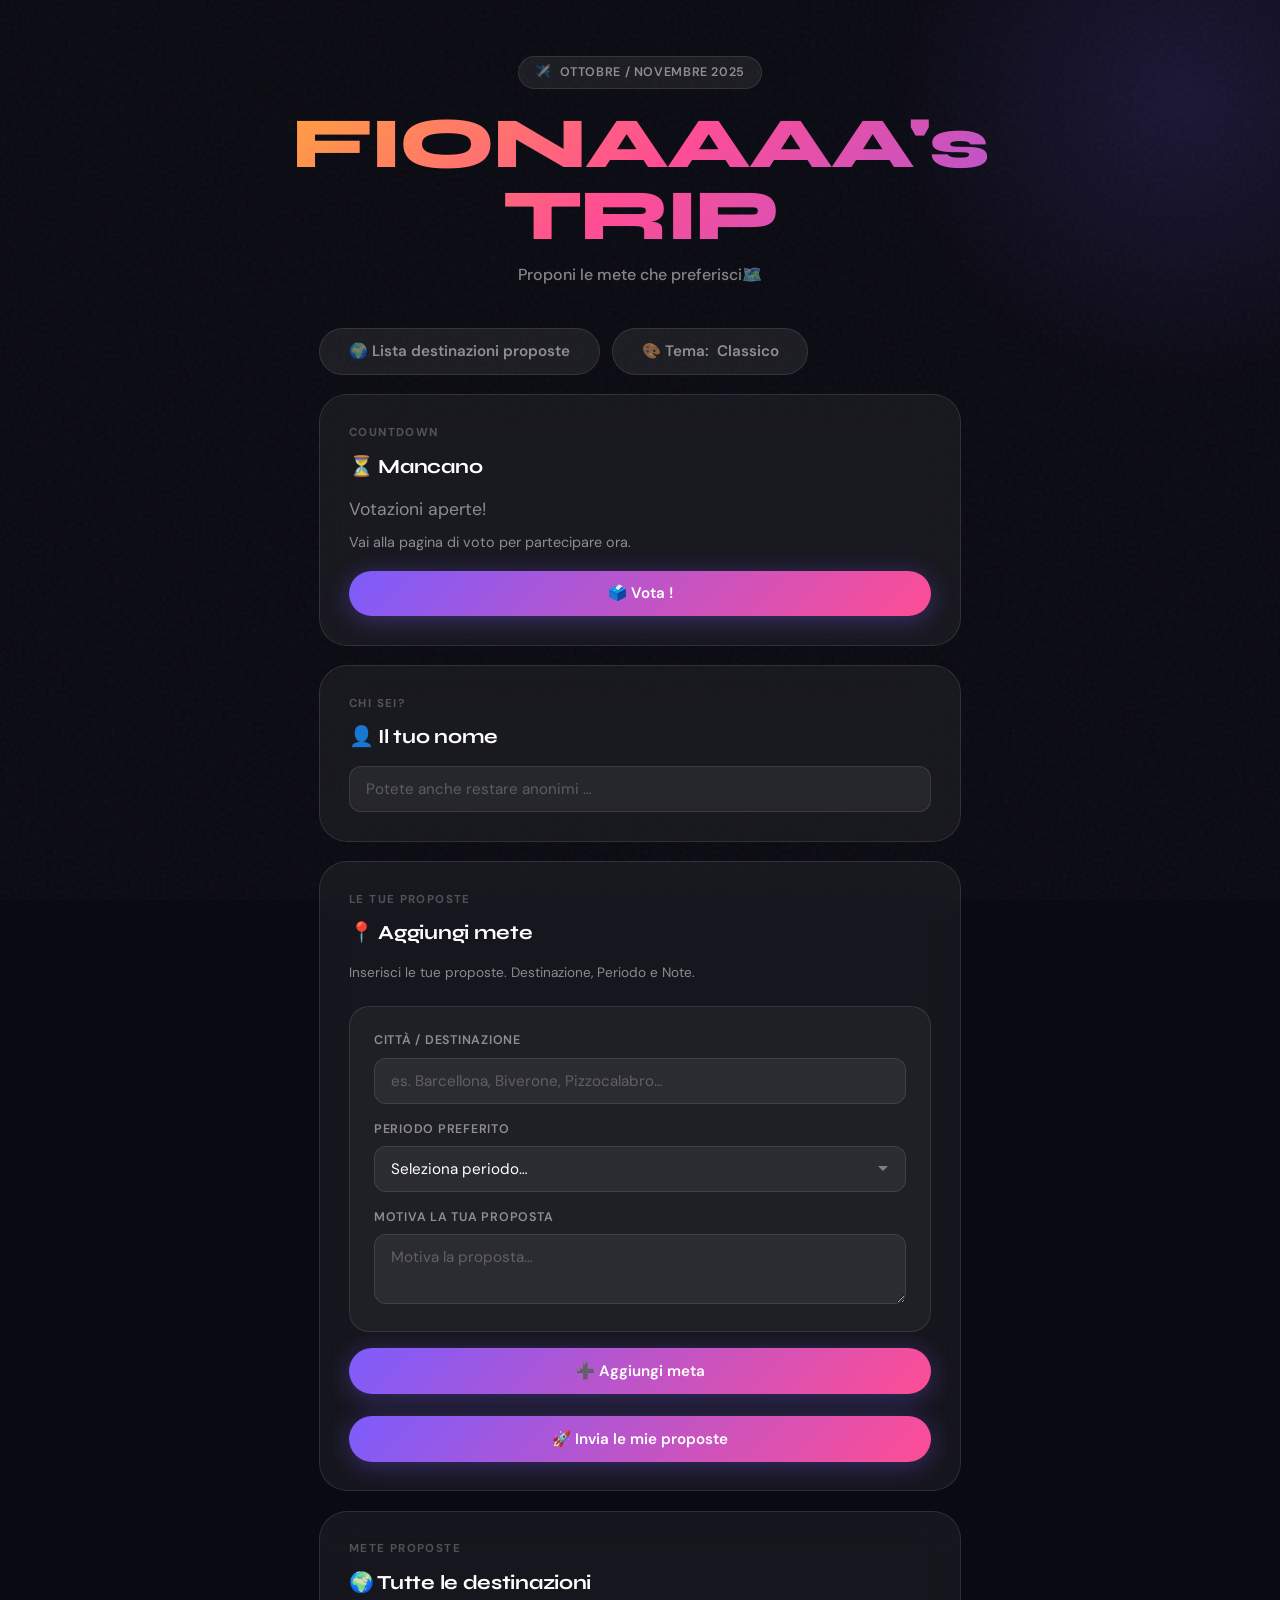
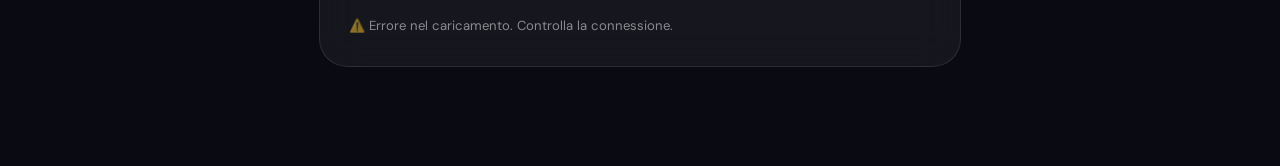
==== commit aa1c04c7: "Update index.html" ====
--- a/index.html
+++ b/index.html
@@ -13,7 +13,7 @@
     <span>✈️</span> Ottobre / Novembre 2025
   </div>
   <h1 data-text="FIONAAAA's TRIP">FIONAAAA's<br>TRIP</h1>
-  <p class="subtitle">Proponi tutte le mete che vuoi 🗺️</p>
+  <p class="subtitle">Proponi le mete che preferisci🗺️</p>
 </header>
 
 <div class="container">
@@ -37,7 +37,7 @@
     <div style="font-size:3rem; margin-bottom:0.8rem">🎉</div>
     <div class="section-title">Proposte inviate!</div>
     <p class="muted" style="font-size:0.9rem; margin-bottom:1.4rem">
-      Le tue mete sono state salvate con successo! 🎯
+      Le tue proposte sono state salvate con successo! 🎯
     </p>
   </div>
 
@@ -56,7 +56,7 @@
       <div class="section-label">Le tue proposte</div>
       <div class="section-title">📍 Aggiungi mete</div>
       <p class="muted" style="font-size:0.85rem; margin-bottom:1.4rem">
-        Proponi tutte le mete che vuoi. Ogni meta ha: Destinazione, Periodo e Note.
+        Inserisci le tue proposte. Destinazione, Periodo e Note.
       </p>
 
       <!-- Form per aggiungere una singola meta -->
@@ -79,7 +79,7 @@
           </select>
         </div>
         <div class="form-group mb-0">
-          <label>Perché ci vuoi andare?</label>
+          <label>Motiva la tua proposta</label>
           <textarea id="newNotes" rows="2" placeholder="Motiva la proposta…"></textarea>
         </div>
       </div>
@@ -379,7 +379,7 @@
   if (choice === 'yes') {
     toast('✅ SI! Torna al tema classico per inserire.', 'ok');
   } else {
-    toast('🟠 SI ma in arancione... rimani in meme mode.', 'info');
+    toast('🟠 SI ma in arancione... .', 'info');
   }
 }
 
@@ -473,7 +473,7 @@
             ${dest.comments.map(c => `<div style="font-size:0.83rem; color:var(--dimmed); margin-bottom:0.5rem;">💬 <strong>${c.author || 'Anonimo'}:</strong> ${c.text}</div>`).join('')}
           </div>` : ''}
         <div style="display:flex; flex-wrap:wrap; gap:0.5rem; align-items:flex-end; margin-top:0.85rem;">
-          <input id="commentInput_${dest.id}" type="text" placeholder="Aggiungi una nota a questa destinazione…" style="flex:1; min-width:180px; background:rgba(255,255,255,0.08); border:1px solid rgba(255,255,255,0.12); border-radius:12px; padding:0.85rem 1rem; color:var(--text);" />
+          <input id="commentInput_${dest.id}" type="text" placeholder="Aggiungi motivazione…" style="flex:1; min-width:180px; background:rgba(255,255,255,0.08); border:1px solid rgba(255,255,255,0.12); border-radius:12px; padding:0.85rem 1rem; color:var(--text);" />
           <button class="btn btn-ghost" onclick='submitDestinationComment(${dest.proposalIndex}, ${dest.destIndex}, ${JSON.stringify(dest.id)})'>✍️ Commenta</button>
         </div>
       </div>
@@ -562,6 +562,10 @@
 /* ── Carica mete ogni 3 secondi ── */
 setInterval(() => {
   if (!checkAlreadySubmitted()) {
+    const active = document.activeElement;
+    if (active && active.matches && active.matches('input[id^="commentInput_"]')) {
+      return;
+    }
     loadAllDestinations();
   }
 }, 3000);
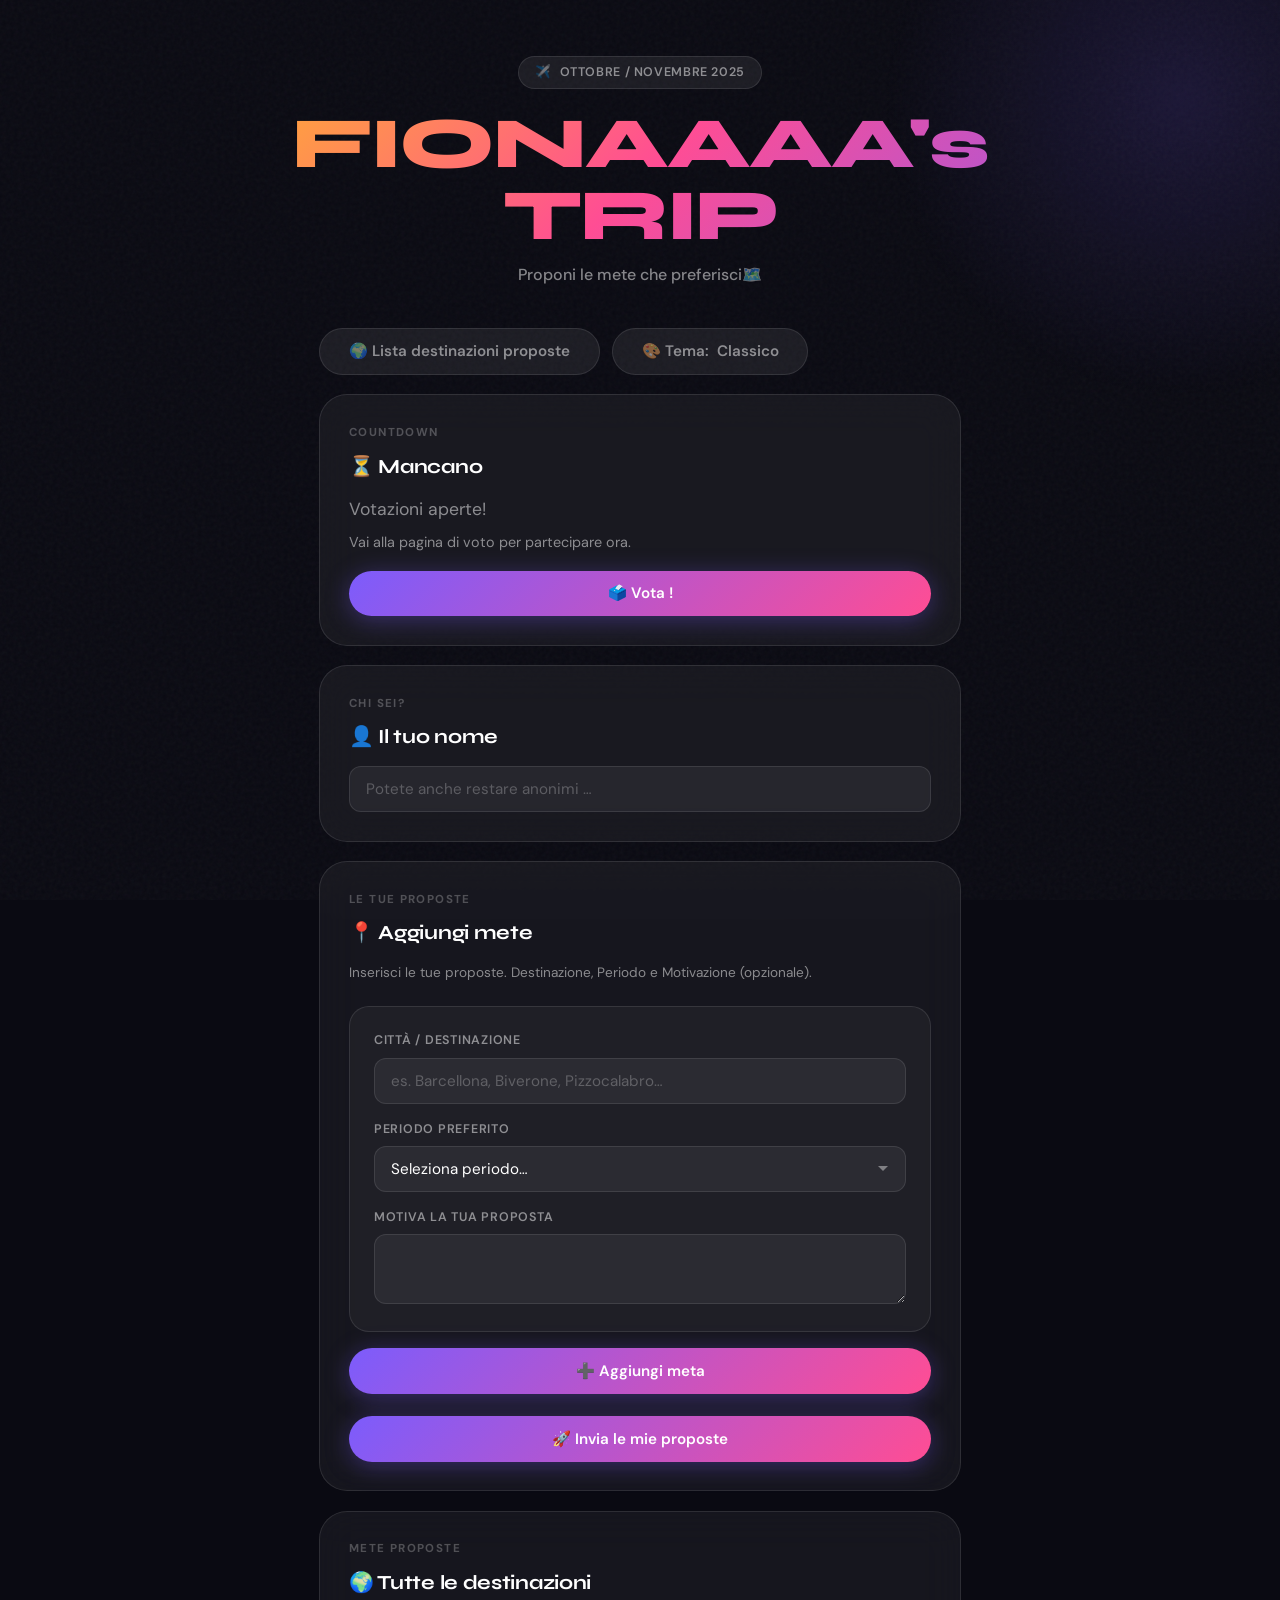
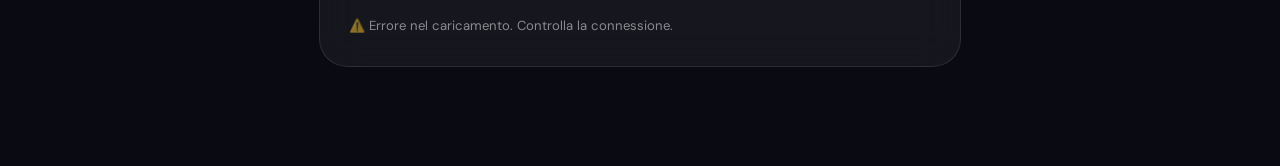
==== commit 185713d1: "9" ====
--- a/index.html
+++ b/index.html
@@ -56,7 +56,7 @@
       <div class="section-label">Le tue proposte</div>
       <div class="section-title">📍 Aggiungi mete</div>
       <p class="muted" style="font-size:0.85rem; margin-bottom:1.4rem">
-        Inserisci le tue proposte. Destinazione, Periodo e Note.
+        Inserisci le tue proposte. Destinazione, Periodo e Motivazione (opzionale).
       </p>
 
       <!-- Form per aggiungere una singola meta -->
@@ -80,7 +80,7 @@
         </div>
         <div class="form-group mb-0">
           <label>Motiva la tua proposta</label>
-          <textarea id="newNotes" rows="2" placeholder="Motiva la proposta…"></textarea>
+          <textarea id="newNotes" rows="2" placeholder=""></textarea>
         </div>
       </div>
 
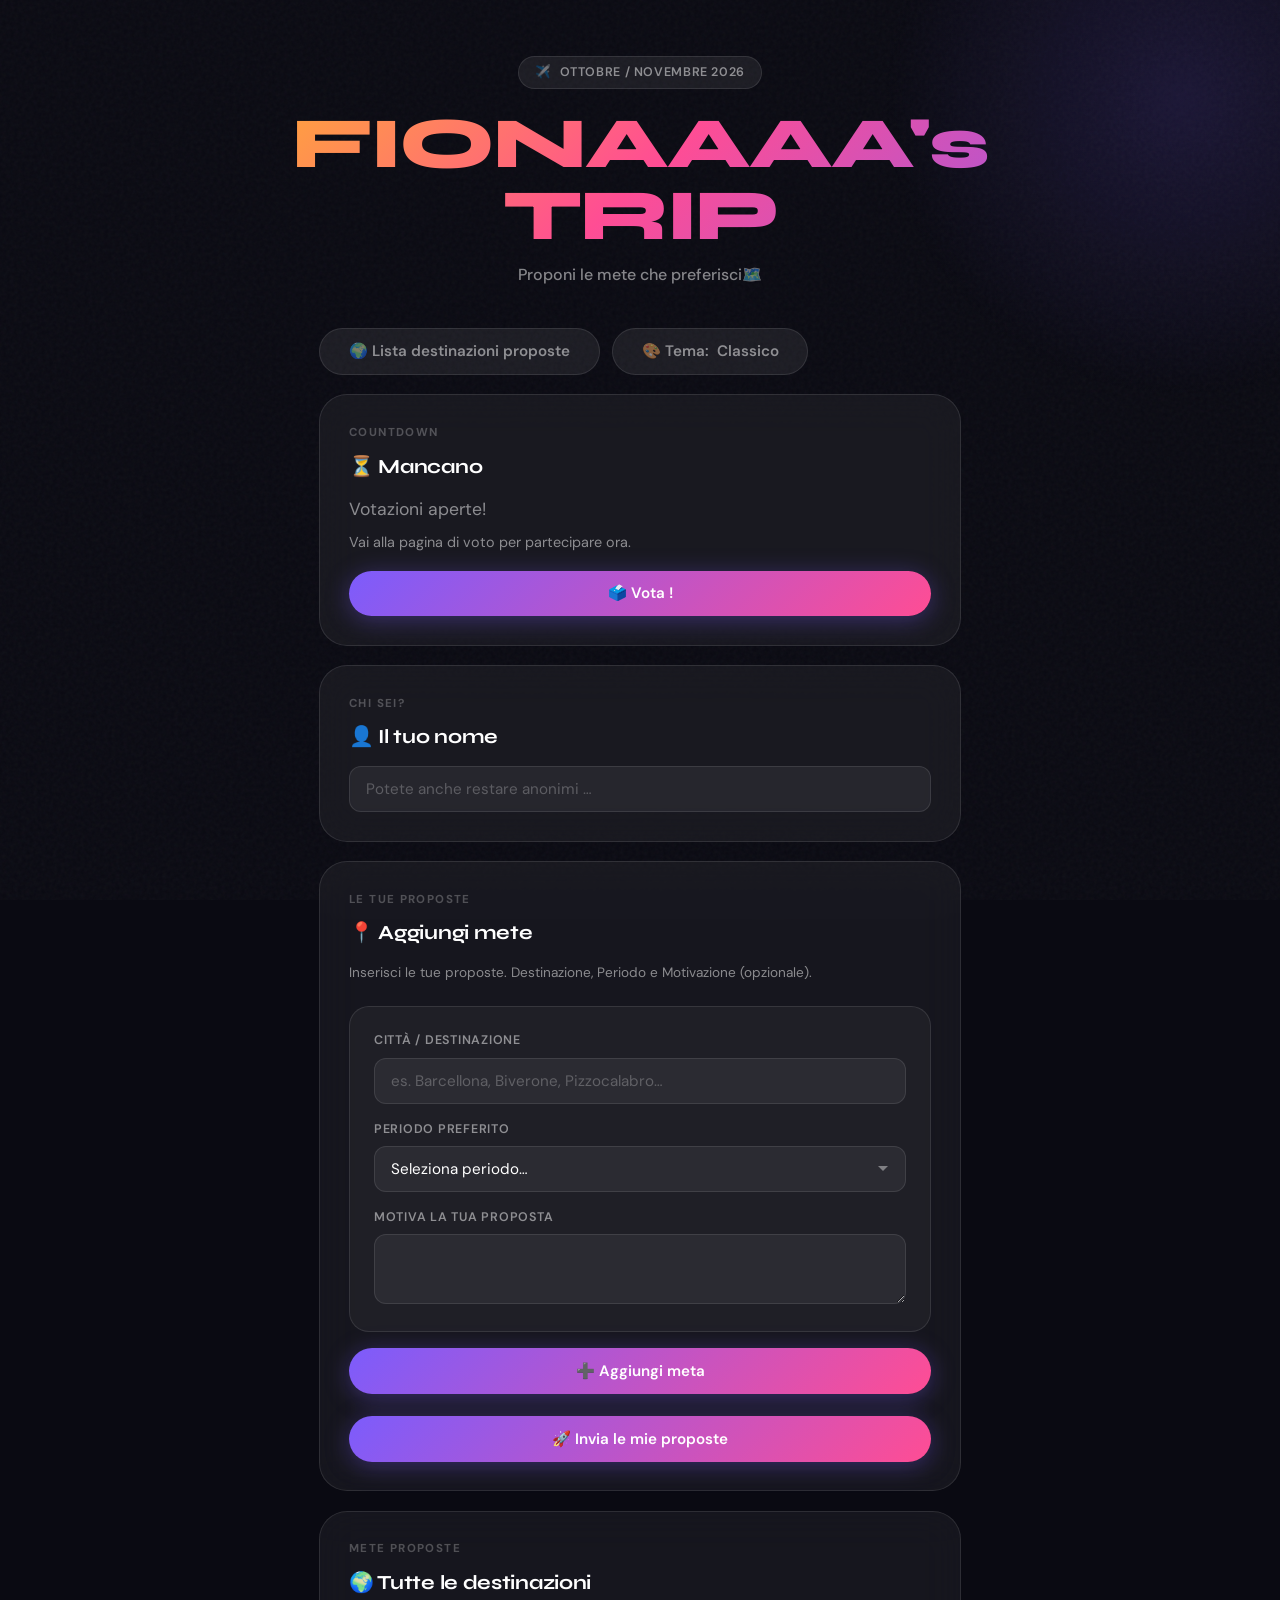
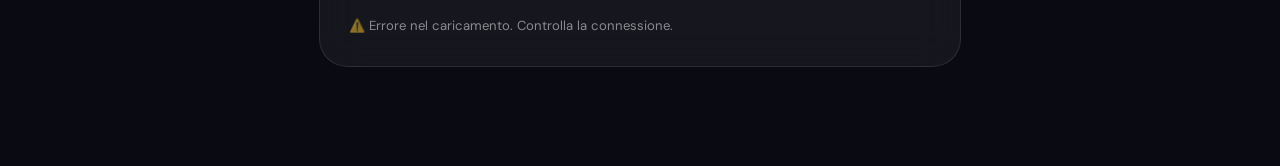
==== commit 52426403: "9.1" ====
--- a/index.html
+++ b/index.html
@@ -10,7 +10,7 @@
 
 <header class="header">
   <div class="header-badge">
-    <span>✈️</span> Ottobre / Novembre 2025
+    <span>✈️</span> Ottobre / Novembre 2026
   </div>
   <h1 data-text="FIONAAAA's TRIP">FIONAAAA's<br>TRIP</h1>
   <p class="subtitle">Proponi le mete che preferisci🗺️</p>
@@ -193,11 +193,16 @@
 }, 500);
 
 /* ── THEME (classico / psichedelico) ── */
+const DEFAULT_SUBTITLE = 'Proponi le mete che preferisci🗺️';
+const PSY_SUBTITLE = 'MA CHE TRIIIIIIIIP';
+
 function applyTheme(t) {
   const isPsy = (t === 'psychedelic');
   document.body.classList.toggle('psychedelic', isPsy);
   const label = document.getElementById('themeLabel');
   if (label) label.textContent = isPsy ? 'Pazzo in Culo' : 'Classico';
+  const subtitle = document.querySelector('.subtitle');
+  if (subtitle) subtitle.textContent = isPsy ? PSY_SUBTITLE : DEFAULT_SUBTITLE;
   if (isPsy) startPsyPhraseCycle(); else stopPsyPhraseCycle();
   try { localStorage.setItem('theme', t); } catch (e) { /* ignore */ }
 }
@@ -385,13 +390,22 @@
 
 /* ── Intercetta input nel tema pazzo ── */
 function setupPsychedelicInputGuards() {
-  const inputs = document.querySelectorAll('#authorName, #newCity, #newPeriod, #newNotes');
-  inputs.forEach(input => {
-    input.addEventListener('focus', () => {
-      if (document.body.classList.contains('psychedelic')) {
-        showPsyModal();
-      }
-    });
+  document.addEventListener('pointerdown', event => {
+    if (!document.body.classList.contains('psychedelic')) return;
+    const target = event.target;
+    if (target && target.matches && target.matches('input, textarea, select')) {
+      event.preventDefault();
+      event.stopPropagation();
+      showPsyModal();
+    }
+  }, { capture: true });
+
+  document.addEventListener('focusin', event => {
+    if (!document.body.classList.contains('psychedelic')) return;
+    const target = event.target;
+    if (target && target.matches && target.matches('input, textarea, select')) {
+      showPsyModal();
+    }
   });
 }
 
--- a/style.css
+++ b/style.css
@@ -673,6 +673,19 @@
   color: inherit;
 }
 
+body.psychedelic .header {
+  position: relative;
+  overflow: hidden;
+}
+body.psychedelic .header::after {
+  content: '';
+  position: absolute;
+  inset: 0;
+  background: radial-gradient(circle at 15% 15%, rgba(255,77,148,0.18), transparent 18%),
+              radial-gradient(circle at 80% 20%, rgba(0,229,255,0.16), transparent 18%);
+  pointer-events: none;
+  animation: psyGlow 4s ease-in-out infinite alternate;
+}
 body.psychedelic .header-badge { background: linear-gradient(90deg,#ffb3c1,#ffd60a); color:#000; border:none; }
 body.psychedelic .section-title {
   background: linear-gradient(90deg,#7C5CFC,#FF4D94);
@@ -705,6 +718,12 @@
 
 /* Make long lists readable: compact cards and subtle separators */
 body.psychedelic #allDestinationsList > div { padding: 0.9rem; margin-bottom:0.6rem; border-radius:12px; }
+
+@keyframes psyGlow {
+  0% { transform: scale(1); opacity: 0.9; }
+  50% { transform: scale(1.05); opacity: 1; }
+  100% { transform: scale(1); opacity: 0.9; }
+}
 
 /* ─── PSICHEDELIC EXTREME OVERRIDES ───────────────── */
 @keyframes hueShift {
